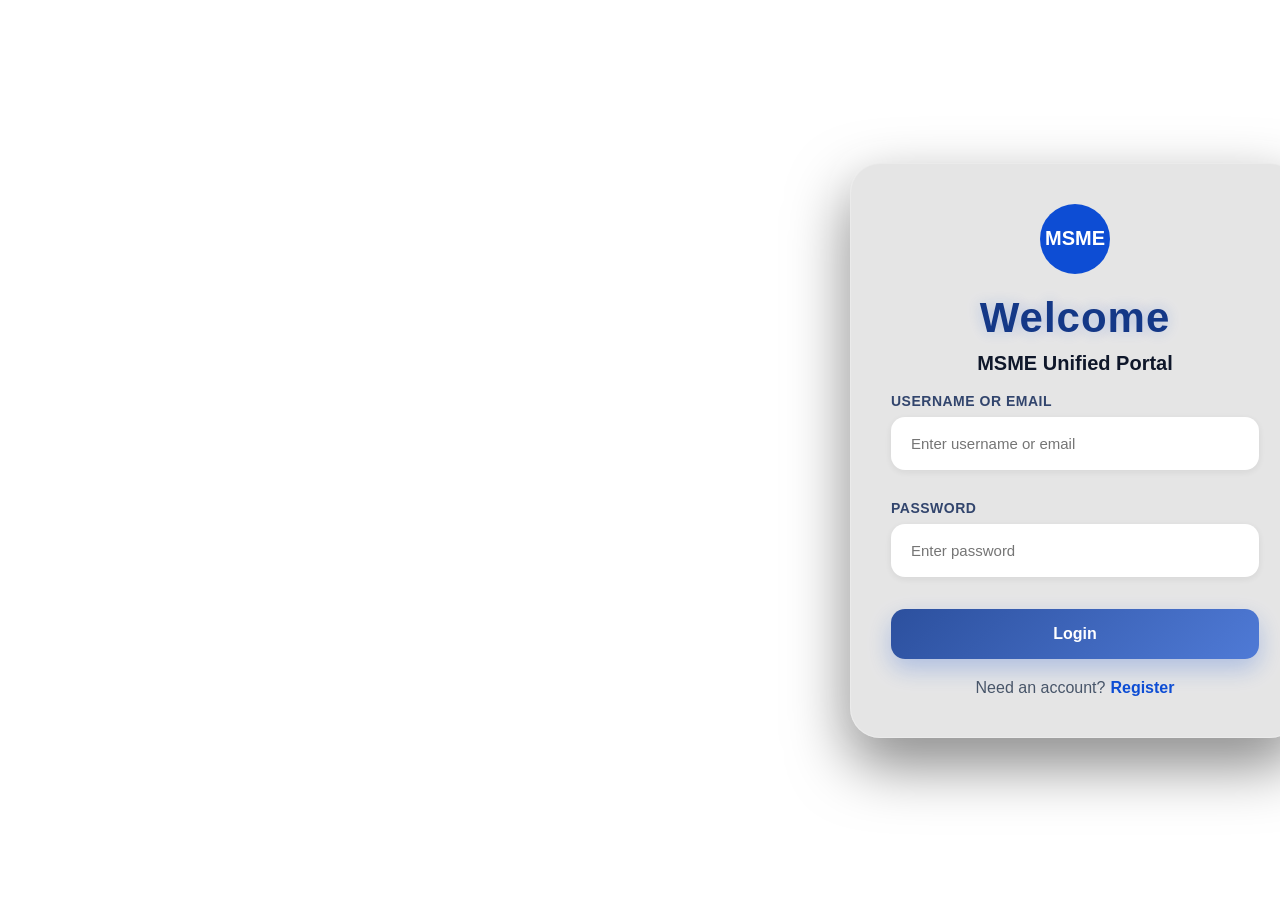
==== login.html @ a758d535 "Add files via upload" ====
<!DOCTYPE html>
<html lang="en">
<head>
<meta charset="UTF-8">
<meta name="viewport" content="width=device-width, initial-scale=1.0">

<title>MSME Portal Login</title>

<style>

:root{
    --primary:#0d4dd4;
    --primary-dark:#0838a7;
    --text:#1e293b;
}

*{
    margin:0;
    padding:0;
    box-sizing:border-box;
    font-family:'Segoe UI',sans-serif;
}

body{
    margin:0;
    min-height:100vh;

    background-image:url("/static/login image.png");
    background-size:cover;
    background-position:center;
    background-repeat:no-repeat;
    background-attachment:fixed;

    display:flex;
    justify-content:flex-end;
    align-items:center;

    padding-right:80px;
}

/* LOGIN CARD */

.card{
    width:450px;

      background: rgba(0,0,0, 0.1);
    backdrop-filter: blur(10px);
    -webkit-backdrop-filter: blur(10px);
    border: 1px solid rgba(255,255,255,0.2);
    border-radius:30px;
    padding:40px;

    box-shadow:
        0 0 25px rgba(255,255,255,0.15),
        0 25px 60px rgba(0,0,0,.5);

    border:1px solid rgba(255,255,255,.25);

    transition:all .3s ease;
    margin-right:-100px;
}

.card:hover{
    transform:translateY(-6px);
}

/* LOGO */

.logo{

    width:70px;
    height:70px;

    border-radius:50%;

    background:#0d4dd4;

    color:white;

    display:flex;
    justify-content:center;
    align-items:center;

    font-size:20px;
    font-weight:bold;

    margin:auto;
    margin-bottom:20px;
}

/* TITLE */

h1{
    text-align:center;

    font-size:42px;

    font-weight:800;

    color:#143887;

    margin-bottom:10px;

    letter-spacing:1px;

    text-shadow:
    0 0 15px rgba(13,77,212,.25);
}

.portal-name{

    text-align:center;

    font-size:20px;

    font-weight:700;

    color:#0f172a;

    margin-bottom:12px;
}

.subtitle{

    text-align:center;

    color:#475569;

    margin-bottom:25px;

    line-height:1.5;
}

/* LABELS */

label{

    display:block;

    margin-top:18px;
    margin-bottom:8px;

    font-size:14px;

    font-weight:700;

    color:#32456d;

    letter-spacing:.5px;

    text-transform:uppercase;
}

/* INPUTS */
input{

    width:100%;

    padding:16px 18px;

    border-radius:14px;

    border:2px solid transparent;

    background:#ffffff;

    font-size:15px;

    transition:all .3s ease;

    box-shadow:
    0 2px 8px rgba(0,0,0,.08);

    margin-bottom:12px;
}

input:hover{

    transform:translateY(-2px);
}

input:focus{

    border-color:#2d509a;

    box-shadow:
    0 0 0 4px rgba(13,77,212,.15),
    0 10px 25px rgba(13,77,212,.15);
}

input:focus{

    border-color:#2a4889;

    box-shadow:
    0 0 8px rgba(13,77,212,.3);
}

/* BUTTON */

button{

    width:100%;

    padding:16px;

    margin-top:20px;

    border:none;

    border-radius:14px;

    background:linear-gradient(
    135deg,
    #2c509e,
    #4f7ad6
    );

    color:white;

    font-size:16px;

    font-weight:700;

    cursor:pointer;

    transition:all .3s ease;

    box-shadow:
    0 10px 25px rgba(13,77,212,.25);
}

button:hover{

    transform:translateY(-3px);

    box-shadow:
    0 15px 35px rgba(13,77,212,.35);
}
/* REGISTER */

.actions{

    display:flex;

    justify-content:center;

    gap:5px;

    margin-top:20px;
}

.actions span{
    color:#475569;
}

.actions a{

    text-decoration:none;

    color:#0d4dd4;

    font-weight:bold;
}

/* ERROR */

.error-box{

    display:none;

    margin-bottom:15px;

    padding:12px;

    border-radius:10px;

    background:#fee2e2;

    color:#991b1b;
}

/* MOBILE */

@media(max-width:768px){

    body{

        justify-content:center;

        padding:20px;
    }

    .card{

        width:100%;
        max-width:400px;
    }
}

</style>
</head>

<body>

<div class="card">

    <div class="logo">
        MSME
    </div>

    <h1>Welcome</h1>

    <div class="portal-name">
        MSME Unified Portal
    </div>
    <div id="errorBox" class="error-box"></div>

    <label for="username" <style = "display:block; margin-bottom:8px; margin-top:12px; color:#334766; font-weight:600;" > 
        Username or Email
    </label>

    <input
        id="username"
        type="text"
        placeholder="Enter username or email"
        autocomplete="username"
    >

    <label for="password">
        Password
    </label>

    <input
        id="password"
        type="password"
        placeholder="Enter password"
        autocomplete="current-password"
    >

    <button id="loginButton">
        Login
    </button>

    <div class="actions">
        <span>Need an account?</span>
        <a href="register.html">Register</a>
    </div>

</div>

<script>

const errorBox =
document.getElementById('errorBox');

const loginButton =
document.getElementById('loginButton');

function showError(message){

    errorBox.textContent = message;
    errorBox.style.display = 'block';
}

function clearError(){

    errorBox.textContent = '';
    errorBox.style.display = 'none';
}

async function loginUser(){

    clearError();

    const username =
    document.getElementById('username').value.trim();

    const password =
    document.getElementById('password').value;

    if(!username || !password){

        showError(
        'Username/email and password are required.'
        );

        return;
    }

    try{

        const response =
        await fetch('/login',{

            method:'POST',

            headers:{
                'Content-Type':'application/json'
            },

            body:JSON.stringify({
                username,
                password
            })

        });

        const result =
        await response.json();

        if(!response.ok){

            showError(
            result.message || 'Login failed.'
            );

            return;
        }

        window.location.href='index.html';

    }catch(error){

        showError(
        'Unable to connect to the server.'
        );
    }
}

loginButton.addEventListener(
'click',
loginUser
);

document.addEventListener(
'keydown',
event => {

    if(event.key === 'Enter'){

        loginUser();
    }
});

</script>

</body>
</html>
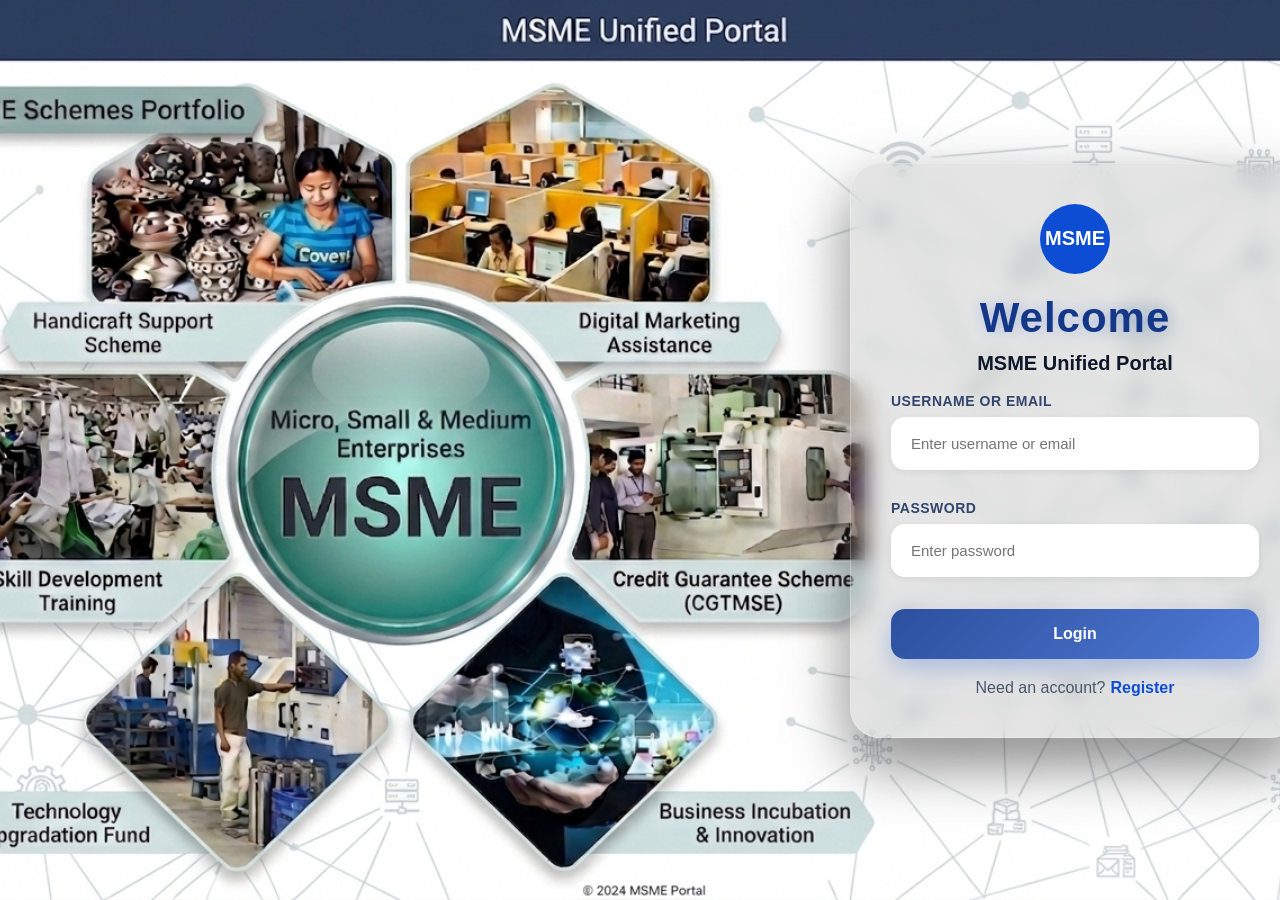
==== commit 39c321ea: "Update login.html" ====
--- a/login.html
+++ b/login.html
@@ -25,7 +25,7 @@
     margin:0;
     min-height:100vh;
 
-    background-image:url("/static/login image.png");
+    background-image:url("login image.png");
     background-size:cover;
     background-position:center;
     background-repeat:no-repeat;
@@ -446,4 +446,4 @@
 </script>
 
 </body>
-</html>+</html>
